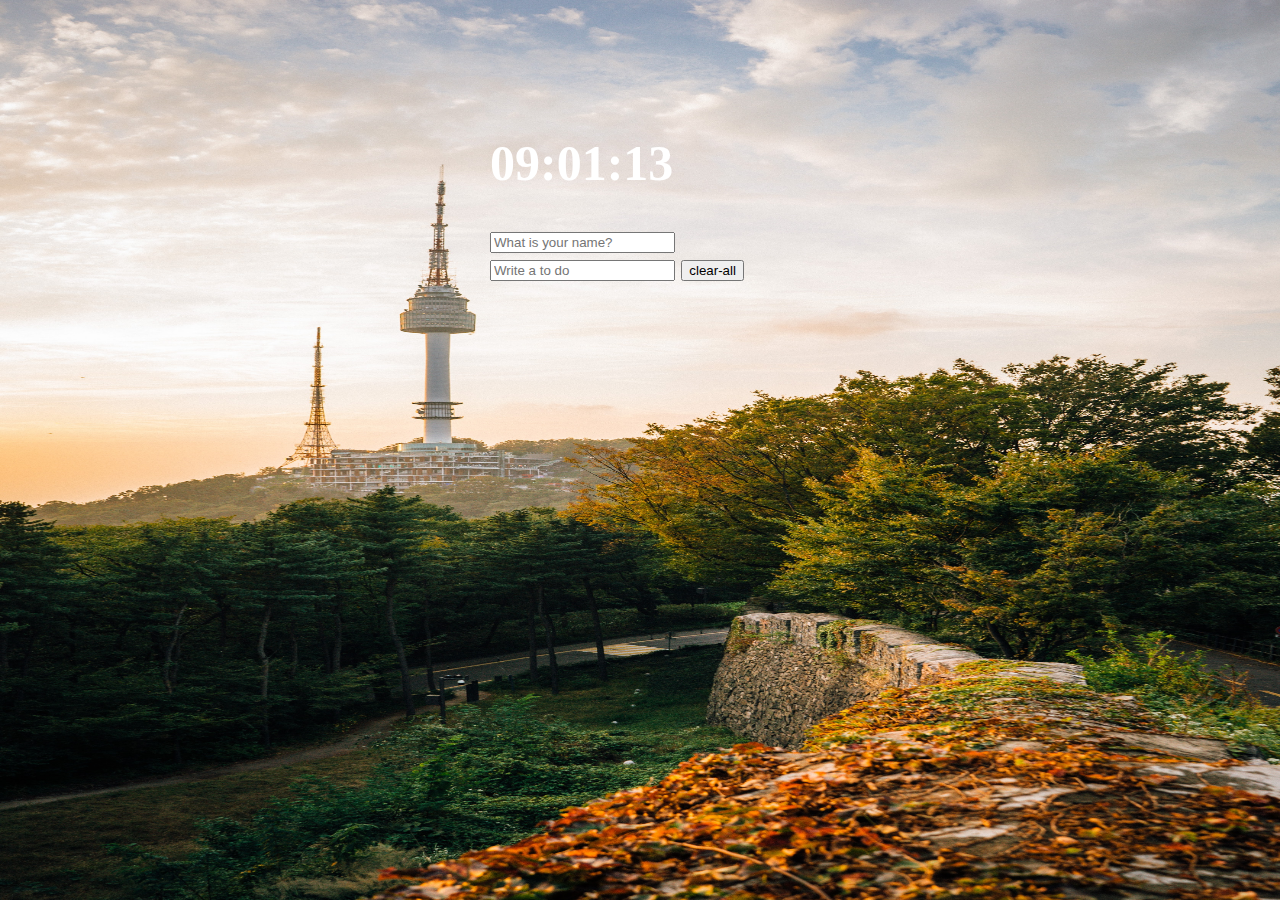
==== index.html @ 09ae33ac "최초업로드" ====
<!DOCTYPE html>
<html lang="en">
<head>
    <meta charset="UTF-8">
    <meta http-equiv="X-UA-Compatible" content="IE=edge">
    <meta name="viewport" content="width=device-width, initial-scale=1.0">
    <title>Document</title>
    
    <link rel="stylesheet" href="index.css"/>
</head>
<body>
    <div class="content">
        <div class="js-clock">
            <h1>00:00</h1>
        </div>
        
            
       
        <form class="js-form form">
            <input type="text" placeholder="What is your name?"/>
        </form>
        <h4 class="js-greetings greetings"></h4>
        
        <form class="js-toDoForm">
            <input type="text" placeholder="Write a to do"/>
            <button type="button" class="clear_all" >clear-all</button>
        </form>
        
        <ul class="js-toDoList">
            
        </ul>
        

        <span class="js-weather"></span>
    </div>
    <script src="clock.js"></script>
    <script src="gretting.js"></script>
    <script src="todo.js"></script>
    <script src="bg.js"></script>
    <script src="weather.js"></script>
</body>
</html>
---- index.css ----
body{
    background-color:#2c3e50;
}
.content{
    margin:70px auto;
    width:300px;
    height: auto;
    font-size:25px;
    padding:30px 160px 30px 160px;
    color:white;
}
.js-clock h1{
    color:white;
}
.btn {
    cursor : pointer;
}

h1 {
    color: #34495e;
    transition: color 0.5s ease-in-out;
}

.clicked{
    color:#7f8c8d;
}

.form,
.greetings{
    display:none;
}

.showing{
    display:block;
}


@keyframes fadeIn{
    from{
        opacity: 0;
    }
    to{
        opacity: 1;
    }
}


.bgImage{
    position: absolute;
    top:0;
    left:0;
    width: 100%;
    height: 100%;
    z-index: -1;
    animation: fadeIn 0.5s linear;
    
}

.test-class{
    text-decoration :line-through;
}
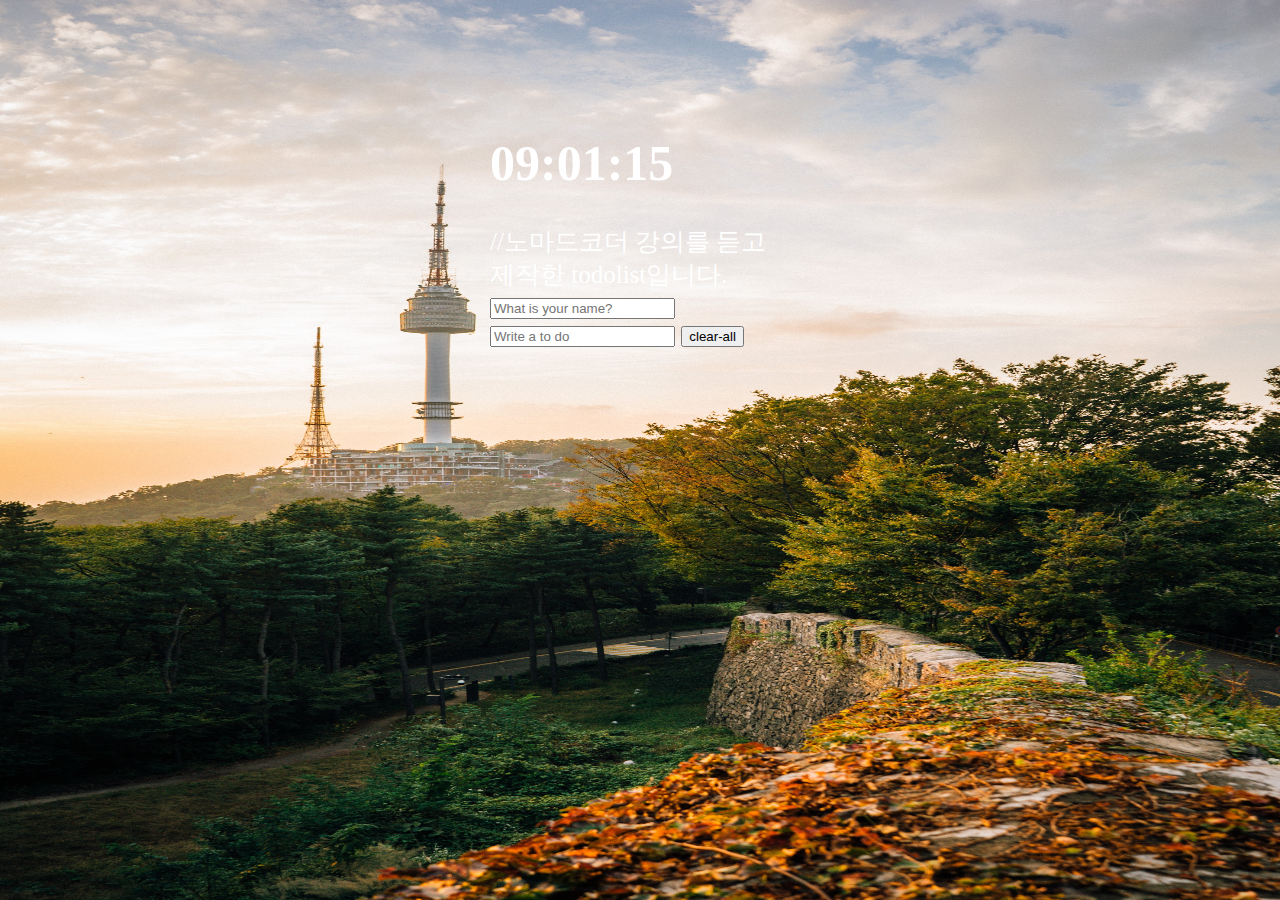
==== commit bca32f1a: "수정연습함" ====
--- a/index.html
+++ b/index.html
@@ -14,7 +14,7 @@
             <h1>00:00</h1>
         </div>
         
-            
+          //노마드코더 강의를 듣고 제작한 todolist입니다.  
        
         <form class="js-form form">
             <input type="text" placeholder="What is your name?"/>
